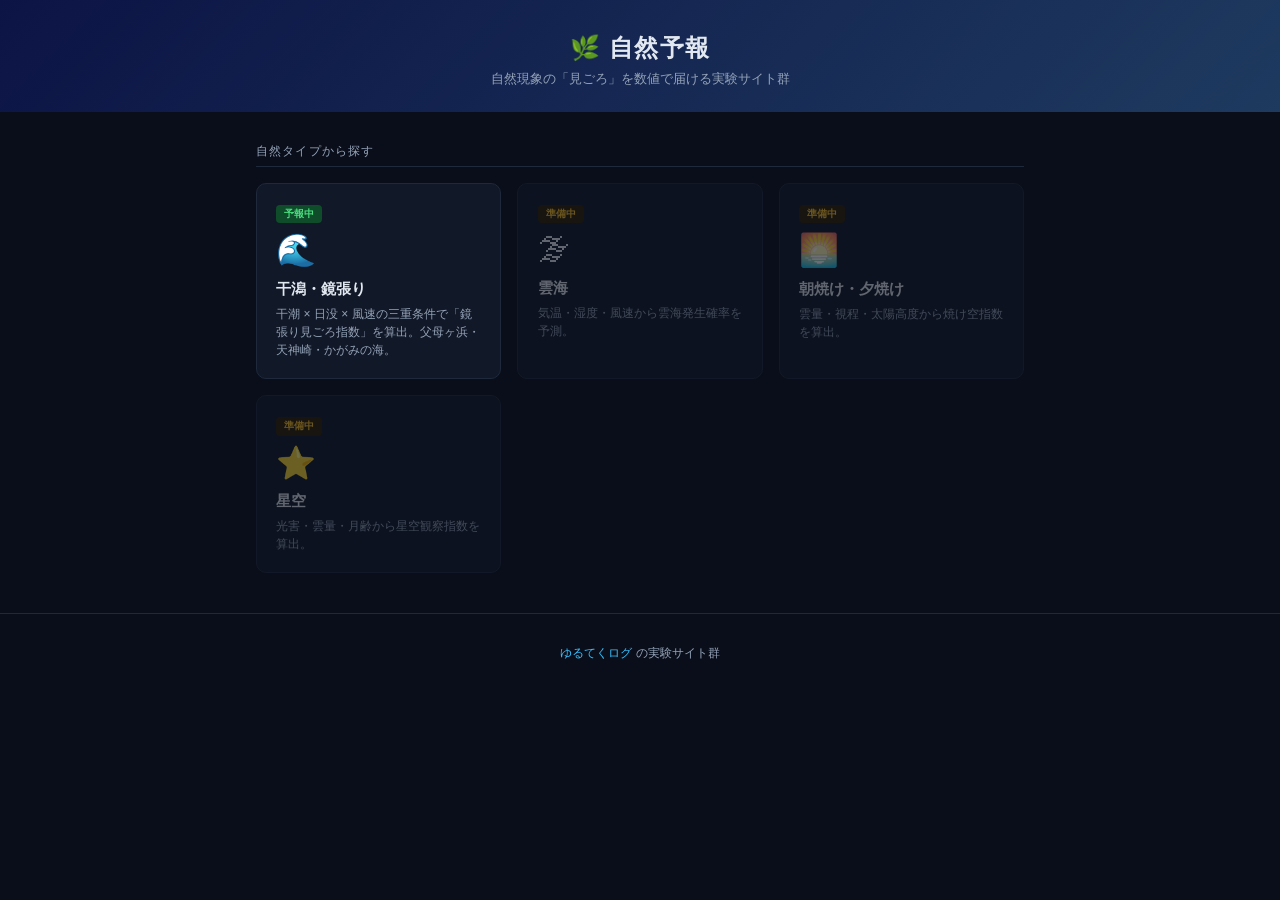
==== index.html @ 443680be "add: トップindex.html（資源タイプカード式、干潟・鏡張り表示・他hidden）" ====
<!DOCTYPE html>
<html lang="ja">
<head>
<meta charset="UTF-8">
<meta name="viewport" content="width=device-width, initial-scale=1.0">
<title>自然予報 | nature-forecast</title>
<style>
  :root {
    --bg: #0a0e1a;
    --card: #111827;
    --accent: #38bdf8;
    --text: #e2e8f0;
    --sub: #94a3b8;
    --border: #1e293b;
  }
  * { box-sizing: border-box; margin: 0; padding: 0; }
  body {
    background: var(--bg);
    color: var(--text);
    font-family: 'Hiragino Sans', 'Noto Sans JP', sans-serif;
    min-height: 100vh;
  }
  header {
    background: linear-gradient(135deg, #0c1445, #1e3a5f);
    padding: 2rem 1.5rem 1.5rem;
    text-align: center;
  }
  header h1 { font-size: 1.5rem; font-weight: 700; letter-spacing: 0.05em; }
  header p { color: var(--sub); font-size: 0.82rem; margin-top: 0.4rem; }

  main {
    max-width: 800px;
    margin: 2rem auto;
    padding: 0 1rem;
  }

  .section-title {
    font-size: 0.72rem;
    color: var(--sub);
    letter-spacing: 0.1em;
    text-transform: uppercase;
    margin-bottom: 1rem;
    padding-bottom: 0.4rem;
    border-bottom: 1px solid var(--border);
  }

  .grid {
    display: grid;
    grid-template-columns: repeat(auto-fill, minmax(220px, 1fr));
    gap: 1rem;
    margin-bottom: 2.5rem;
  }

  .card {
    background: var(--card);
    border: 1px solid var(--border);
    border-radius: 10px;
    padding: 1.2rem;
    text-decoration: none;
    color: var(--text);
    display: block;
    transition: border-color 0.2s;
  }
  .card:hover { border-color: var(--accent); }

  .card-icon { font-size: 2rem; margin-bottom: 0.6rem; }
  .card-name { font-size: 0.95rem; font-weight: 700; margin-bottom: 0.3rem; }
  .card-desc { font-size: 0.75rem; color: var(--sub); line-height: 1.5; }

  .badge {
    display: inline-block;
    font-size: 0.65rem;
    font-weight: 600;
    padding: 0.15rem 0.5rem;
    border-radius: 4px;
    margin-bottom: 0.5rem;
  }
  .badge-live { background: #0f4c2a; color: #4ade80; }
  .badge-soon { background: #2d2006; color: #fbbf24; }

  /* hidden: 準備中カードは薄く表示 */
  .card-hidden {
    opacity: 0.4;
    pointer-events: none;
    cursor: default;
  }

  footer {
    text-align: center;
    padding: 2rem 1rem;
    font-size: 0.72rem;
    color: var(--sub);
    border-top: 1px solid var(--border);
  }
</style>
</head>
<body>

<header>
  <h1>🌿 自然予報</h1>
  <p>自然現象の「見ごろ」を数値で届ける実験サイト群</p>
</header>

<main>
  <div class="section-title">自然タイプから探す</div>

  <div class="grid">

    <!-- 公開中 -->
    <a class="card" href="https://tidal-mirror-forecast.pages.dev/">
      <div class="badge badge-live">予報中</div>
      <div class="card-icon">🌊</div>
      <div class="card-name">干潟・鏡張り</div>
      <div class="card-desc">干潮 × 日没 × 風速の三重条件で「鏡張り見ごろ指数」を算出。父母ヶ浜・天神崎・かがみの海。</div>
    </a>

    <!-- 準備中（hidden） -->
    <div class="card card-hidden" aria-hidden="true">
      <div class="badge badge-soon">準備中</div>
      <div class="card-icon">🌫</div>
      <div class="card-name">雲海</div>
      <div class="card-desc">気温・湿度・風速から雲海発生確率を予測。</div>
    </div>

    <div class="card card-hidden" aria-hidden="true">
      <div class="badge badge-soon">準備中</div>
      <div class="card-icon">🌅</div>
      <div class="card-name">朝焼け・夕焼け</div>
      <div class="card-desc">雲量・視程・太陽高度から焼け空指数を算出。</div>
    </div>

    <div class="card card-hidden" aria-hidden="true">
      <div class="badge badge-soon">準備中</div>
      <div class="card-icon">⭐</div>
      <div class="card-name">星空</div>
      <div class="card-desc">光害・雲量・月齢から星空観察指数を算出。</div>
    </div>

  </div>
</main>

<footer>
  <a href="https://note.com/yuru_tech_log" target="_blank" rel="noopener" style="color:#38bdf8;text-decoration:none;">ゆるてくログ</a> の実験サイト群
</footer>

</body>
</html>
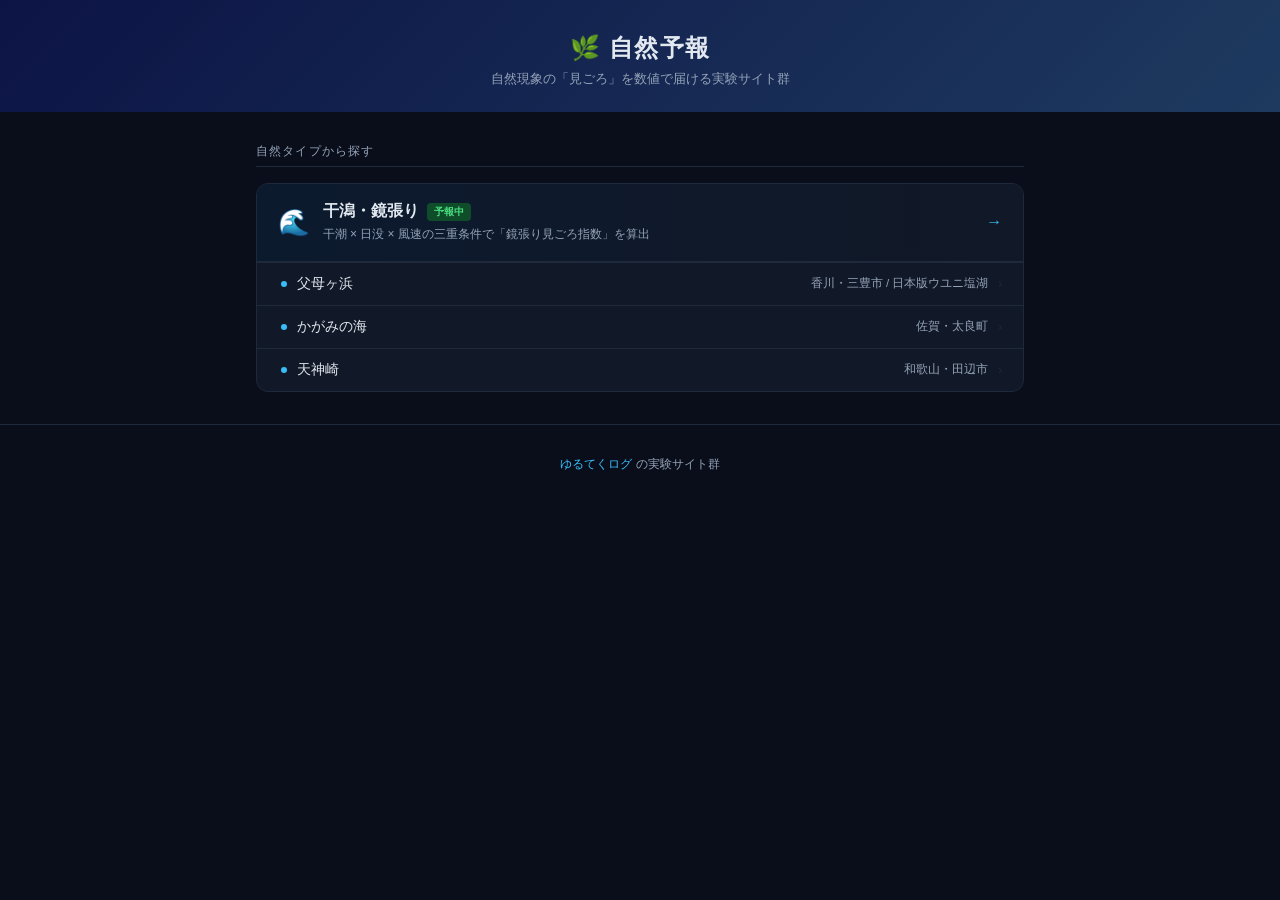
==== commit 9f8994ce: "update: index.html グループボックス化・3地点個別リンク追加・準備中非公開" ====
--- a/index.html
+++ b/index.html
@@ -44,46 +44,78 @@
     border-bottom: 1px solid var(--border);
   }
 
-  .grid {
-    display: grid;
-    grid-template-columns: repeat(auto-fill, minmax(220px, 1fr));
-    gap: 1rem;
-    margin-bottom: 2.5rem;
+  /* グループボックス */
+  .group-box {
+    background: var(--card);
+    border: 1px solid var(--border);
+    border-radius: 12px;
+    overflow: hidden;
+    margin-bottom: 1.5rem;
   }
 
-  .card {
-    background: var(--card);
-    border: 1px solid var(--border);
-    border-radius: 10px;
-    padding: 1.2rem;
+  .group-header {
+    display: flex;
+    align-items: center;
+    gap: 0.8rem;
+    padding: 1.1rem 1.3rem;
+    background: linear-gradient(90deg, #0c1a2e, #111827);
+    border-bottom: 1px solid var(--border);
     text-decoration: none;
     color: var(--text);
-    display: block;
-    transition: border-color 0.2s;
+    transition: background 0.2s;
   }
-  .card:hover { border-color: var(--accent); }
+  .group-header:hover { background: linear-gradient(90deg, #112240, #1a2744); }
 
-  .card-icon { font-size: 2rem; margin-bottom: 0.6rem; }
-  .card-name { font-size: 0.95rem; font-weight: 700; margin-bottom: 0.3rem; }
-  .card-desc { font-size: 0.75rem; color: var(--sub); line-height: 1.5; }
+  .group-icon { font-size: 1.6rem; }
+  .group-info { flex: 1; }
+  .group-name {
+    font-size: 1rem;
+    font-weight: 700;
+    display: flex;
+    align-items: center;
+    gap: 0.5rem;
+  }
+  .group-desc { font-size: 0.75rem; color: var(--sub); margin-top: 0.25rem; line-height: 1.4; }
+  .group-arrow { color: var(--accent); font-size: 1rem; }
 
   .badge {
     display: inline-block;
-    font-size: 0.65rem;
+    font-size: 0.62rem;
     font-weight: 600;
-    padding: 0.15rem 0.5rem;
+    padding: 0.12rem 0.45rem;
     border-radius: 4px;
-    margin-bottom: 0.5rem;
   }
   .badge-live { background: #0f4c2a; color: #4ade80; }
-  .badge-soon { background: #2d2006; color: #fbbf24; }
 
-  /* hidden: 準備中カードは薄く表示 */
-  .card-hidden {
-    opacity: 0.4;
-    pointer-events: none;
-    cursor: default;
+  /* 地点リスト */
+  .spot-list {
+    display: flex;
+    flex-direction: column;
   }
+
+  .spot-item {
+    display: flex;
+    align-items: center;
+    padding: 0.75rem 1.3rem 0.75rem 1.5rem;
+    text-decoration: none;
+    color: var(--text);
+    border-top: 1px solid var(--border);
+    font-size: 0.85rem;
+    transition: background 0.15s;
+    gap: 0.6rem;
+  }
+  .spot-item:hover { background: #1a2236; }
+
+  .spot-dot {
+    width: 6px;
+    height: 6px;
+    border-radius: 50%;
+    background: var(--accent);
+    flex-shrink: 0;
+  }
+  .spot-name { flex: 1; }
+  .spot-note { font-size: 0.72rem; color: var(--sub); }
+  .spot-chevron { color: var(--border); font-size: 0.8rem; }
 
   footer {
     text-align: center;
@@ -104,39 +136,44 @@
 <main>
   <div class="section-title">自然タイプから探す</div>
 
-  <div class="grid">
+  <!-- 干潟・鏡張りグループ -->
+  <div class="group-box">
+    <a class="group-header" href="https://tidal-mirror-forecast.pages.dev/">
+      <div class="group-icon">🌊</div>
+      <div class="group-info">
+        <div class="group-name">
+          干潟・鏡張り
+          <span class="badge badge-live">予報中</span>
+        </div>
+        <div class="group-desc">干潮 × 日没 × 風速の三重条件で「鏡張り見ごろ指数」を算出</div>
+      </div>
+      <div class="group-arrow">→</div>
+    </a>
+    <div class="spot-list">
+      <a class="spot-item" href="https://tidal-mirror-forecast.pages.dev/chichibugahama/">
+        <span class="spot-dot"></span>
+        <span class="spot-name">父母ヶ浜</span>
+        <span class="spot-note">香川・三豊市 / 日本版ウユニ塩湖</span>
+        <span class="spot-chevron">›</span>
+      </a>
+      <a class="spot-item" href="https://tidal-mirror-forecast.pages.dev/kagami_no_umi/">
+        <span class="spot-dot"></span>
+        <span class="spot-name">かがみの海</span>
+        <span class="spot-note">佐賀・太良町</span>
+        <span class="spot-chevron">›</span>
+      </a>
+      <a class="spot-item" href="https://tidal-mirror-forecast.pages.dev/tenjinzaki/">
+        <span class="spot-dot"></span>
+        <span class="spot-name">天神崎</span>
+        <span class="spot-note">和歌山・田辺市</span>
+        <span class="spot-chevron">›</span>
+      </a>
+    </div>
+  </div>
 
-    <!-- 公開中 -->
-    <a class="card" href="https://tidal-mirror-forecast.pages.dev/">
-      <div class="badge badge-live">予報中</div>
-      <div class="card-icon">🌊</div>
-      <div class="card-name">干潟・鏡張り</div>
-      <div class="card-desc">干潮 × 日没 × 風速の三重条件で「鏡張り見ごろ指数」を算出。父母ヶ浜・天神崎・かがみの海。</div>
-    </a>
+  <!-- 準備中グループ（非公開） -->
+  <!-- 雲海 / 朝焼け夕焼け / 星空 — display:none で非公開。追加時はここを有効化 -->
 
-    <!-- 準備中（hidden） -->
-    <div class="card card-hidden" aria-hidden="true">
-      <div class="badge badge-soon">準備中</div>
-      <div class="card-icon">🌫</div>
-      <div class="card-name">雲海</div>
-      <div class="card-desc">気温・湿度・風速から雲海発生確率を予測。</div>
-    </div>
-
-    <div class="card card-hidden" aria-hidden="true">
-      <div class="badge badge-soon">準備中</div>
-      <div class="card-icon">🌅</div>
-      <div class="card-name">朝焼け・夕焼け</div>
-      <div class="card-desc">雲量・視程・太陽高度から焼け空指数を算出。</div>
-    </div>
-
-    <div class="card card-hidden" aria-hidden="true">
-      <div class="badge badge-soon">準備中</div>
-      <div class="card-icon">⭐</div>
-      <div class="card-name">星空</div>
-      <div class="card-desc">光害・雲量・月齢から星空観察指数を算出。</div>
-    </div>
-
-  </div>
 </main>
 
 <footer>
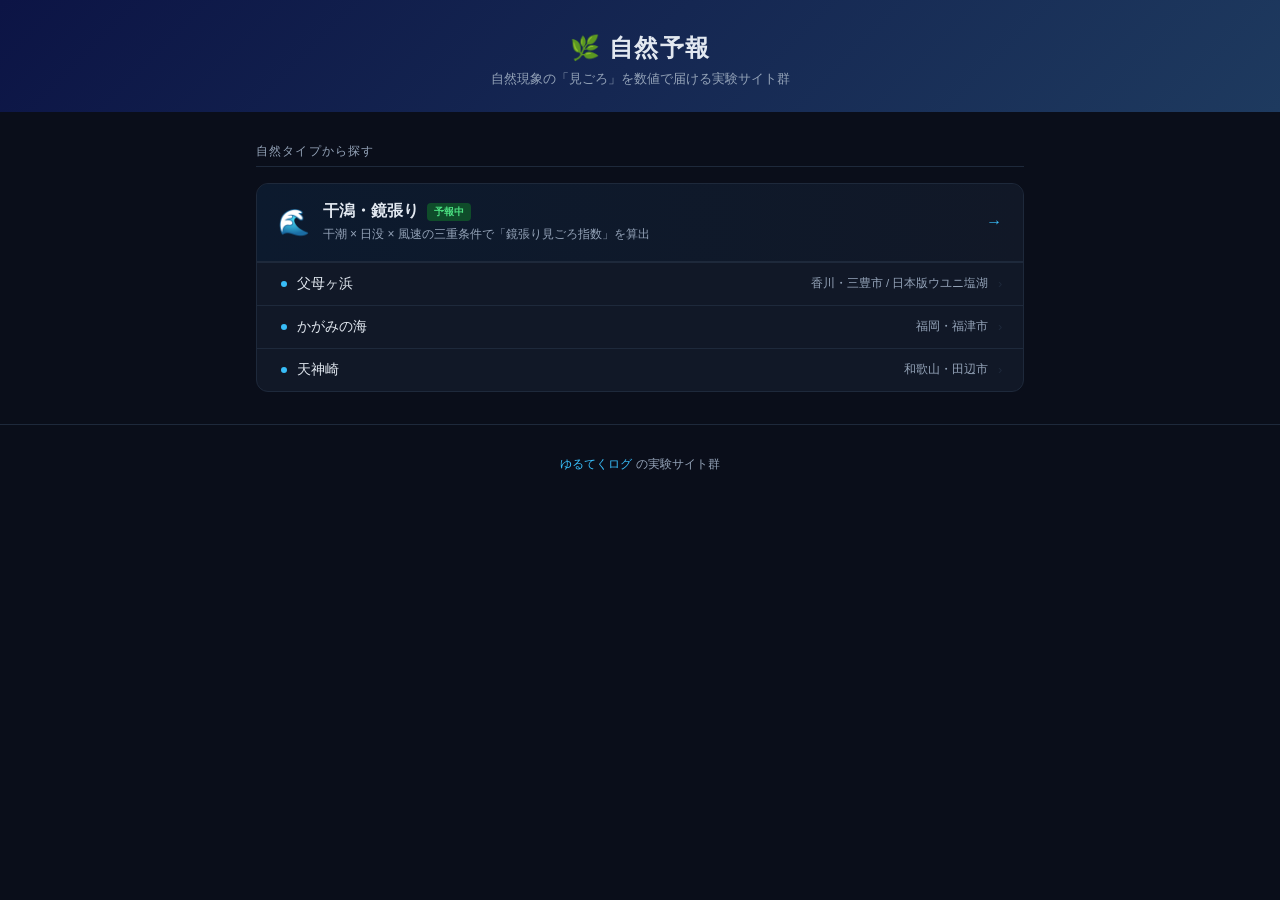
==== commit c089e3cf: "fix: かがみの海 地点メモ 佐賀→福岡・福津市" ====
--- a/index.html
+++ b/index.html
@@ -159,7 +159,7 @@
       <a class="spot-item" href="https://tidal-mirror-forecast.pages.dev/kagami_no_umi/">
         <span class="spot-dot"></span>
         <span class="spot-name">かがみの海</span>
-        <span class="spot-note">佐賀・太良町</span>
+        <span class="spot-note">福岡・福津市</span>
         <span class="spot-chevron">›</span>
       </a>
       <a class="spot-item" href="https://tidal-mirror-forecast.pages.dev/tenjinzaki/">
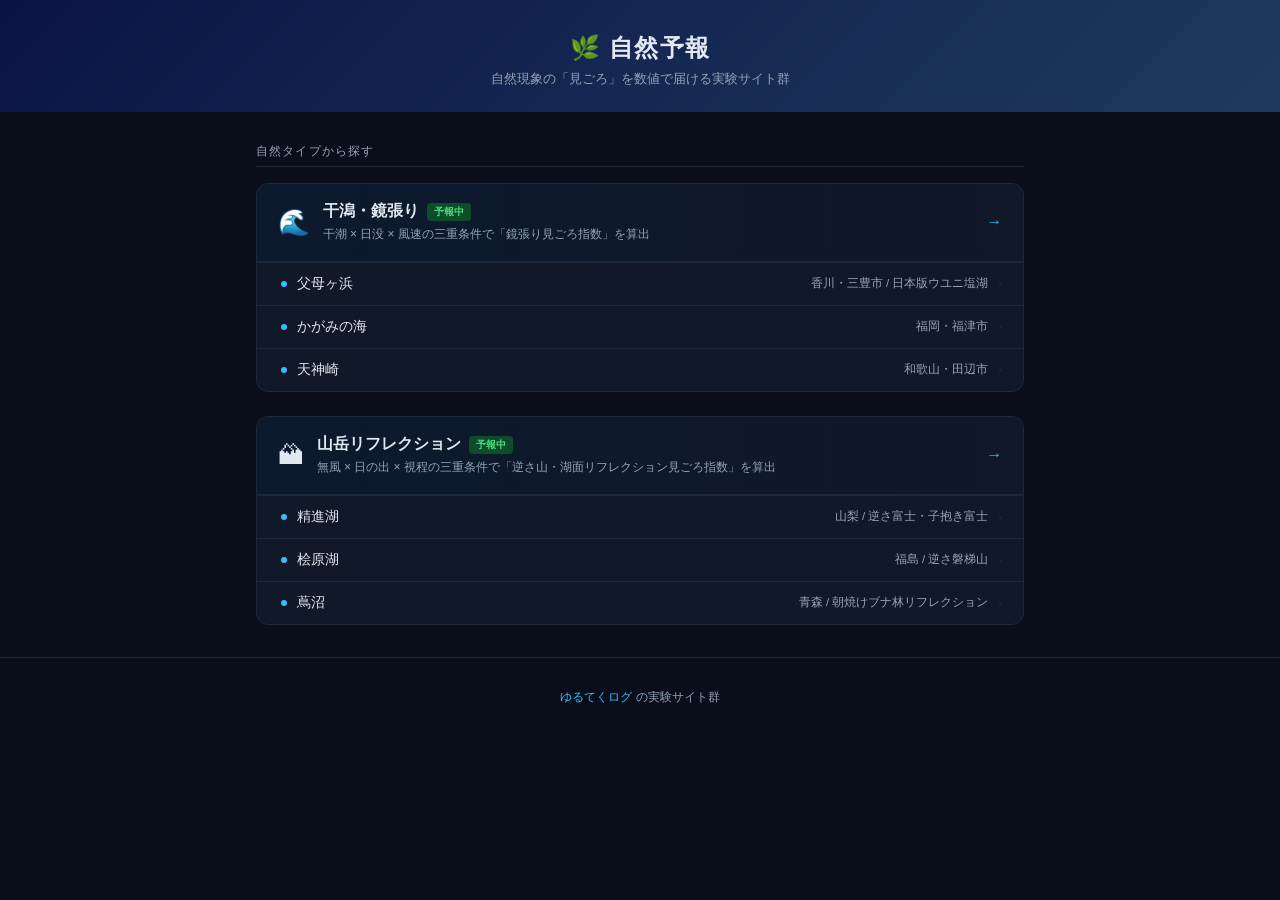
==== commit 43192c25: "feat: mirror/tidal + mirror/mountain ページ追加・トップページ更新 - mirror/tidal/ (4ファイル): tidal-mirror-forecast か" ====
--- a/index.html
+++ b/index.html
@@ -138,7 +138,7 @@
 
   <!-- 干潟・鏡張りグループ -->
   <div class="group-box">
-    <a class="group-header" href="https://tidal-mirror-forecast.pages.dev/">
+    <a class="group-header" href="/mirror/tidal/">
       <div class="group-icon">🌊</div>
       <div class="group-info">
         <div class="group-name">
@@ -150,22 +150,57 @@
       <div class="group-arrow">→</div>
     </a>
     <div class="spot-list">
-      <a class="spot-item" href="https://tidal-mirror-forecast.pages.dev/chichibugahama/">
+      <a class="spot-item" href="/mirror/tidal/chichibugahama/">
         <span class="spot-dot"></span>
         <span class="spot-name">父母ヶ浜</span>
         <span class="spot-note">香川・三豊市 / 日本版ウユニ塩湖</span>
         <span class="spot-chevron">›</span>
       </a>
-      <a class="spot-item" href="https://tidal-mirror-forecast.pages.dev/kagami_no_umi/">
+      <a class="spot-item" href="/mirror/tidal/kagami_no_umi/">
         <span class="spot-dot"></span>
         <span class="spot-name">かがみの海</span>
         <span class="spot-note">福岡・福津市</span>
         <span class="spot-chevron">›</span>
       </a>
-      <a class="spot-item" href="https://tidal-mirror-forecast.pages.dev/tenjinzaki/">
+      <a class="spot-item" href="/mirror/tidal/tenjinzaki/">
         <span class="spot-dot"></span>
         <span class="spot-name">天神崎</span>
         <span class="spot-note">和歌山・田辺市</span>
+        <span class="spot-chevron">›</span>
+      </a>
+    </div>
+  </div>
+
+  <!-- 山岳リフレクショングループ -->
+  <div class="group-box">
+    <a class="group-header" href="/mirror/mountain/">
+      <div class="group-icon">🏔</div>
+      <div class="group-info">
+        <div class="group-name">
+          山岳リフレクション
+          <span class="badge badge-live">予報中</span>
+        </div>
+        <div class="group-desc">無風 × 日の出 × 視程の三重条件で「逆さ山・湖面リフレクション見ごろ指数」を算出</div>
+      </div>
+      <div class="group-arrow">→</div>
+    </a>
+    <div class="spot-list">
+      <a class="spot-item" href="/mirror/mountain/shojiko/">
+        <span class="spot-dot"></span>
+        <span class="spot-name">精進湖</span>
+        <span class="spot-note">山梨 / 逆さ富士・子抱き富士</span>
+        <span class="spot-chevron">›</span>
+      </a>
+      <a class="spot-item" href="/mirror/mountain/hibarako/">
+        <span class="spot-dot"></span>
+        <span class="spot-name">桧原湖</span>
+        <span class="spot-note">福島 / 逆さ磐梯山</span>
+        <span class="spot-chevron">›</span>
+      </a>
+      <a class="spot-item" href="/mirror/mountain/tsutanuma/">
+        <span class="spot-dot"></span>
+        <span class="spot-name">蔦沼</span>
+        <span class="spot-note">青森 / 朝焼けブナ林リフレクション</span>
         <span class="spot-chevron">›</span>
       </a>
     </div>
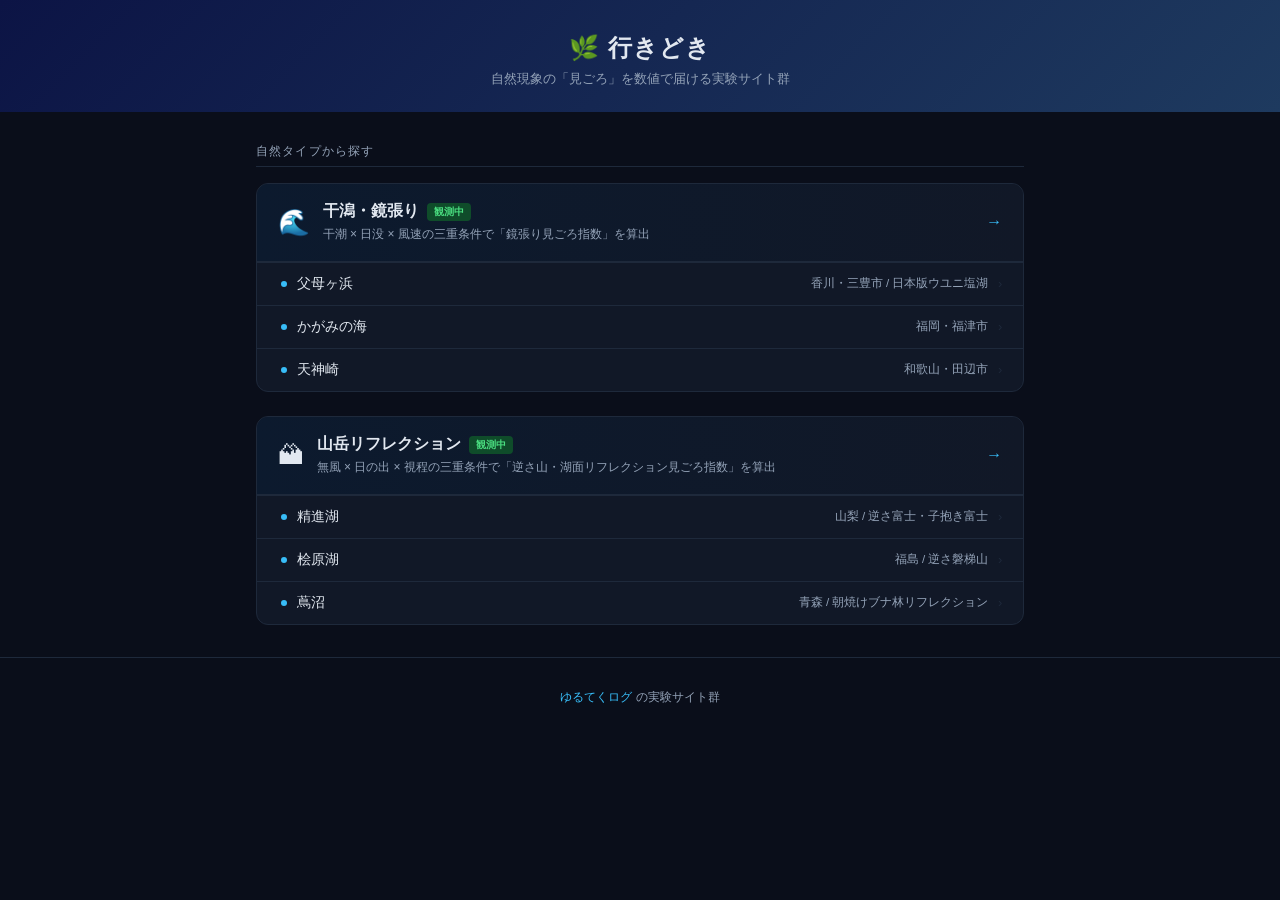
==== commit 582565d1: "fix(#7): 気象業務法対応・サイト内「予報」表記の洗い出しと修正 サイト名を「自然予報」→「行きどき」にリブランド（issue #6候補を前倒し採用）。 「予報中」バッジ→「観測中」に置換。気象" ====
--- a/index.html
+++ b/index.html
@@ -3,7 +3,7 @@
 <head>
 <meta charset="UTF-8">
 <meta name="viewport" content="width=device-width, initial-scale=1.0">
-<title>自然予報 | nature-forecast</title>
+<title>行きどき | nature-forecast</title>
 <style>
   :root {
     --bg: #0a0e1a;
@@ -129,7 +129,7 @@
 <body>
 
 <header>
-  <h1>🌿 自然予報</h1>
+  <h1>🌿 行きどき</h1>
   <p>自然現象の「見ごろ」を数値で届ける実験サイト群</p>
 </header>
 
@@ -143,7 +143,7 @@
       <div class="group-info">
         <div class="group-name">
           干潟・鏡張り
-          <span class="badge badge-live">予報中</span>
+          <span class="badge badge-live">観測中</span>
         </div>
         <div class="group-desc">干潮 × 日没 × 風速の三重条件で「鏡張り見ごろ指数」を算出</div>
       </div>
@@ -178,7 +178,7 @@
       <div class="group-info">
         <div class="group-name">
           山岳リフレクション
-          <span class="badge badge-live">予報中</span>
+          <span class="badge badge-live">観測中</span>
         </div>
         <div class="group-desc">無風 × 日の出 × 視程の三重条件で「逆さ山・湖面リフレクション見ごろ指数」を算出</div>
       </div>
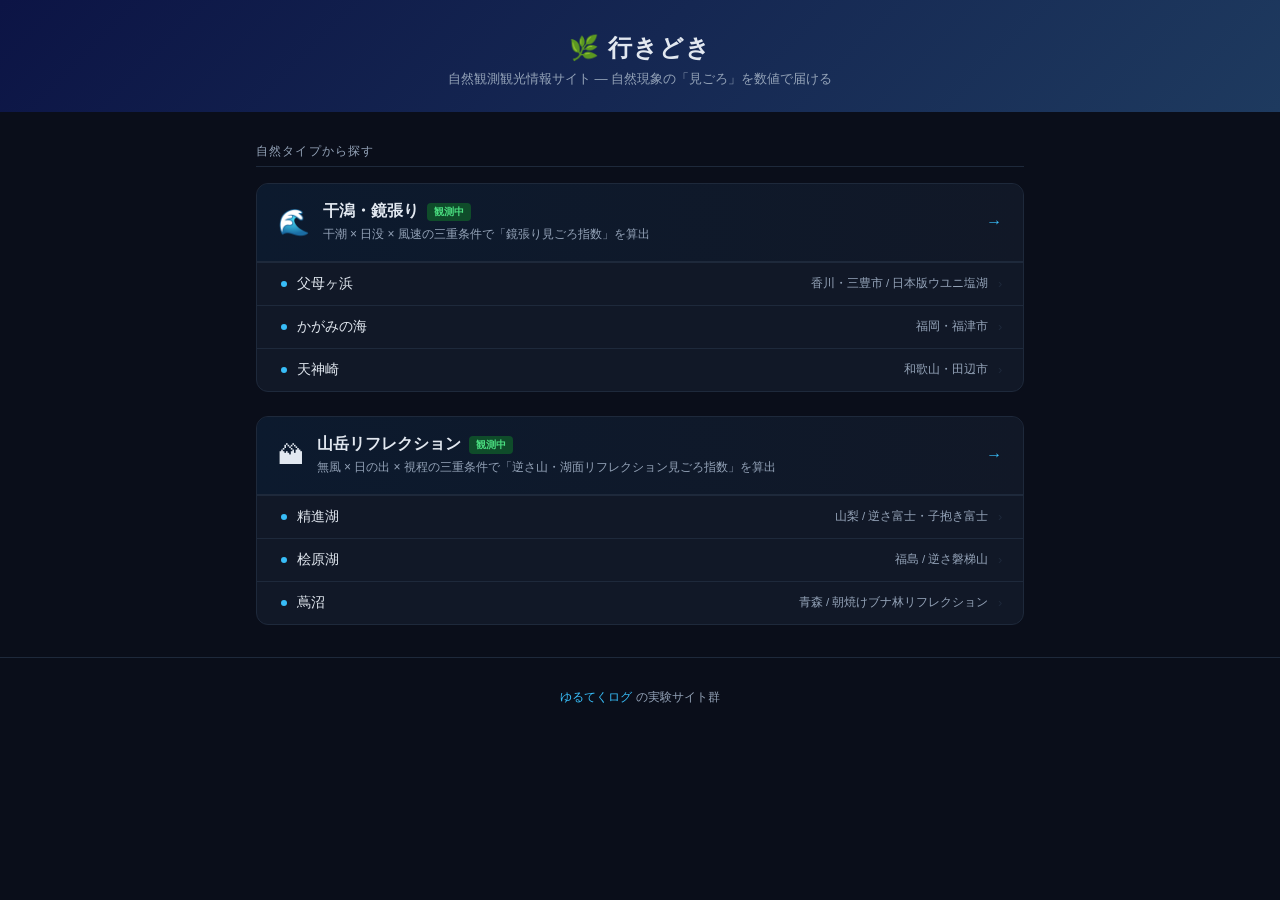
==== commit 970beeee: "feat(#7): サブタイトル「自然観測観光情報サイト」をtitle・meta description・本文に追加 SEO(検索結果クリック率・キーワードマッチ)とUX(初見ユーザーへのサイト用途説" ====
--- a/index.html
+++ b/index.html
@@ -3,7 +3,8 @@
 <head>
 <meta charset="UTF-8">
 <meta name="viewport" content="width=device-width, initial-scale=1.0">
-<title>行きどき | nature-forecast</title>
+<title>行きどき | 自然観測観光情報サイト</title>
+<meta name="description" content="干潮・日没・風速などの条件から、干潟の鏡張りや山岳リフレクションの「見ごろ」を指数化して届ける自然観測観光情報サイト。">
 <style>
   :root {
     --bg: #0a0e1a;
@@ -130,7 +131,7 @@
 
 <header>
   <h1>🌿 行きどき</h1>
-  <p>自然現象の「見ごろ」を数値で届ける実験サイト群</p>
+  <p>自然観測観光情報サイト — 自然現象の「見ごろ」を数値で届ける</p>
 </header>
 
 <main>
